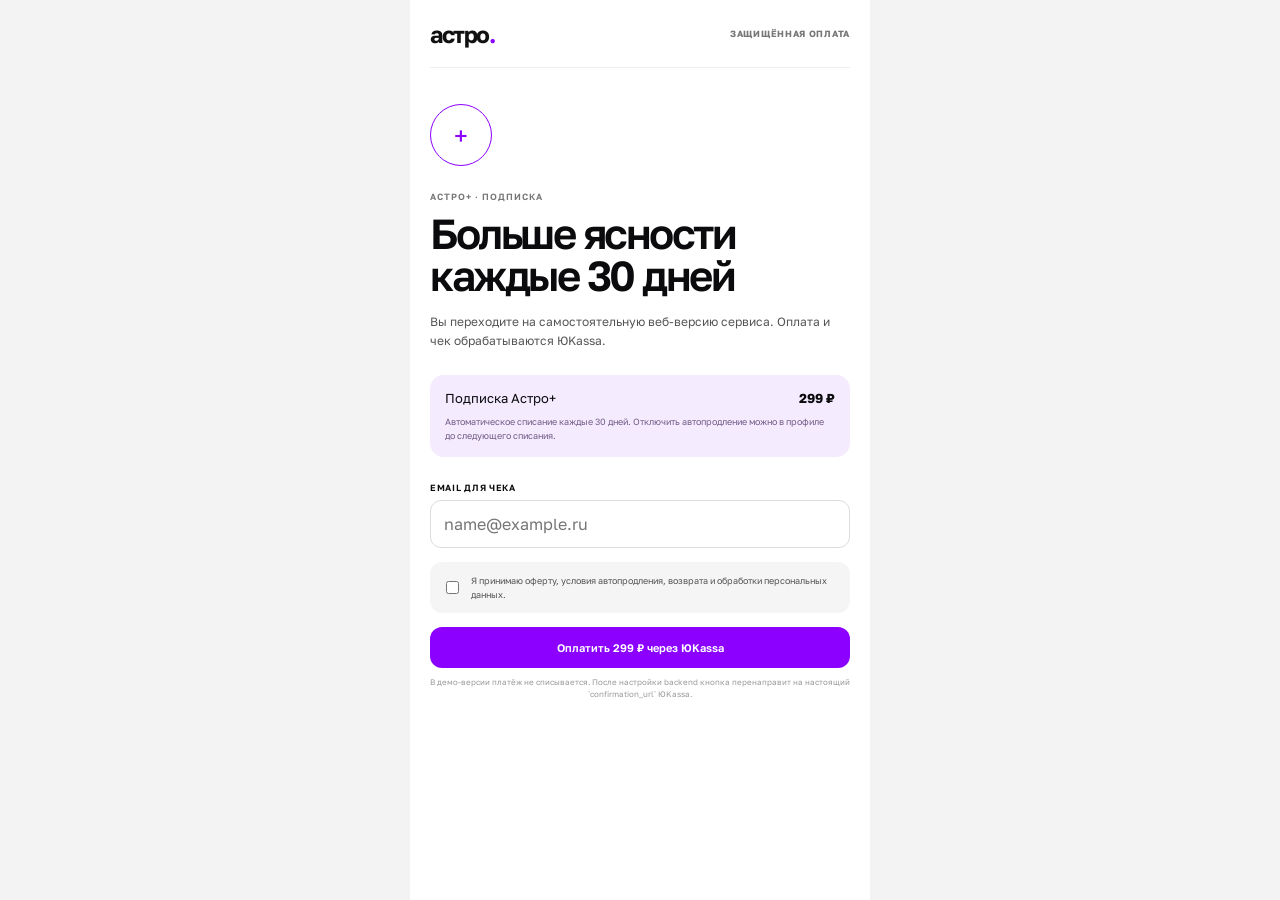
==== checkout.html @ d97dbf56 "Prepare publish-ready product flow" ====
<!doctype html>
<html lang="ru">
<head>
  <meta charset="UTF-8">
  <meta name="viewport" content="width=device-width, initial-scale=1">
  <title>Астро+ — оформление подписки</title>
  <link rel="preconnect" href="https://fonts.googleapis.com">
  <link rel="preconnect" href="https://fonts.gstatic.com" crossorigin>
  <link href="https://fonts.googleapis.com/css2?family=Golos+Text:wght@400;500;600;700&display=swap" rel="stylesheet">
  <link rel="stylesheet" href="checkout.css">
</head>
<body>
  <main class="checkout">
    <header><a href="index.html">астро<span>.</span></a><b>Защищённая оплата</b></header>
    <section class="checkout-card">
      <div class="checkout-mark">+</div>
      <p class="eyebrow">Астро+ · подписка</p>
      <h1>Больше ясности<br>каждые 30 дней</h1>
      <p class="intro">Вы переходите на самостоятельную веб-версию сервиса. Оплата и чек обрабатываются ЮKassa.</p>
      <div class="order">
        <div><span>Подписка Астро+</span><strong>299 ₽</strong></div>
        <small>Автоматическое списание каждые 30 дней. Отключить автопродление можно в профиле до следующего списания.</small>
      </div>
      <label><span>Email для чека</span><input type="email" id="receipt-email" placeholder="name@example.ru"></label>
      <label class="agreement"><input type="checkbox" id="checkout-agreement"><span>Я принимаю оферту, условия автопродления, возврата и обработки персональных данных.</span></label>
      <button id="checkout-pay">Оплатить 299 ₽ через ЮKassa</button>
      <p class="demo-note">В демо-версии платёж не списывается. После настройки backend кнопка перенаправит на настоящий `confirmation_url` ЮKassa.</p>
    </section>
  </main>
  <div class="checkout-toast" id="checkout-toast"></div>
  <script src="checkout.js"></script>
</body>
</html>
---- checkout.css ----
*{box-sizing:border-box}body{margin:0;background:#f3f3f4;color:#0b0b0d;font-family:"Golos Text",sans-serif}.checkout{width:min(100%,460px);min-height:100vh;margin:auto;background:#fff;padding:0 20px 30px}header{height:68px;display:flex;justify-content:space-between;align-items:center;border-bottom:1px solid #eee}header a{text-decoration:none;color:#111;font-size:23px;font-weight:700;letter-spacing:-1.5px}header a span{color:#8b00ff}header b{font-size:9px;color:#777;text-transform:uppercase;letter-spacing:.7px}.checkout-card{padding-top:36px}.checkout-mark{width:62px;height:62px;border:1px solid #8b00ff;border-radius:50%;display:grid;place-items:center;color:#8b00ff;font-size:25px}.eyebrow{font-size:9px;color:#777;text-transform:uppercase;letter-spacing:1px;font-weight:600;margin:25px 0 10px}h1{font-size:42px;line-height:1;letter-spacing:-2.5px;margin:0 0 16px;font-weight:600}.intro{font-size:12px;color:#555;line-height:1.6}.order{background:#f4ebff;border-radius:14px;padding:15px;margin:25px 0}.order div{display:flex;justify-content:space-between;font-size:13px}.order small{display:block;color:#745b86;font-size:9px;line-height:1.5;margin-top:9px}label>span{display:block;font-size:9px;text-transform:uppercase;font-weight:600;letter-spacing:.7px;margin-bottom:7px}input[type=email]{width:100%;border:1px solid #ddd;border-radius:11px;padding:13px;font:inherit;outline-color:#8b00ff}.agreement{display:flex;gap:9px;background:#f5f5f6;border-radius:12px;padding:12px;margin:14px 0;color:#555;font-size:9px;line-height:1.5}.agreement input{accent-color:#8b00ff}.agreement span{margin:0;text-transform:none;letter-spacing:0;font-weight:400}button{width:100%;border:0;border-radius:12px;background:#8b00ff;color:#fff;padding:14px;font:inherit;font-size:11px;font-weight:600;cursor:pointer}.demo-note{font-size:8px;color:#999;text-align:center;line-height:1.5}.checkout-toast{position:fixed;left:50%;bottom:20px;width:min(calc(100% - 30px),430px);transform:translate(-50%,15px);opacity:0;background:#111;color:#fff;border-radius:11px;padding:13px;font-size:10px;transition:.2s}.checkout-toast.show{opacity:1;transform:translate(-50%,0)}
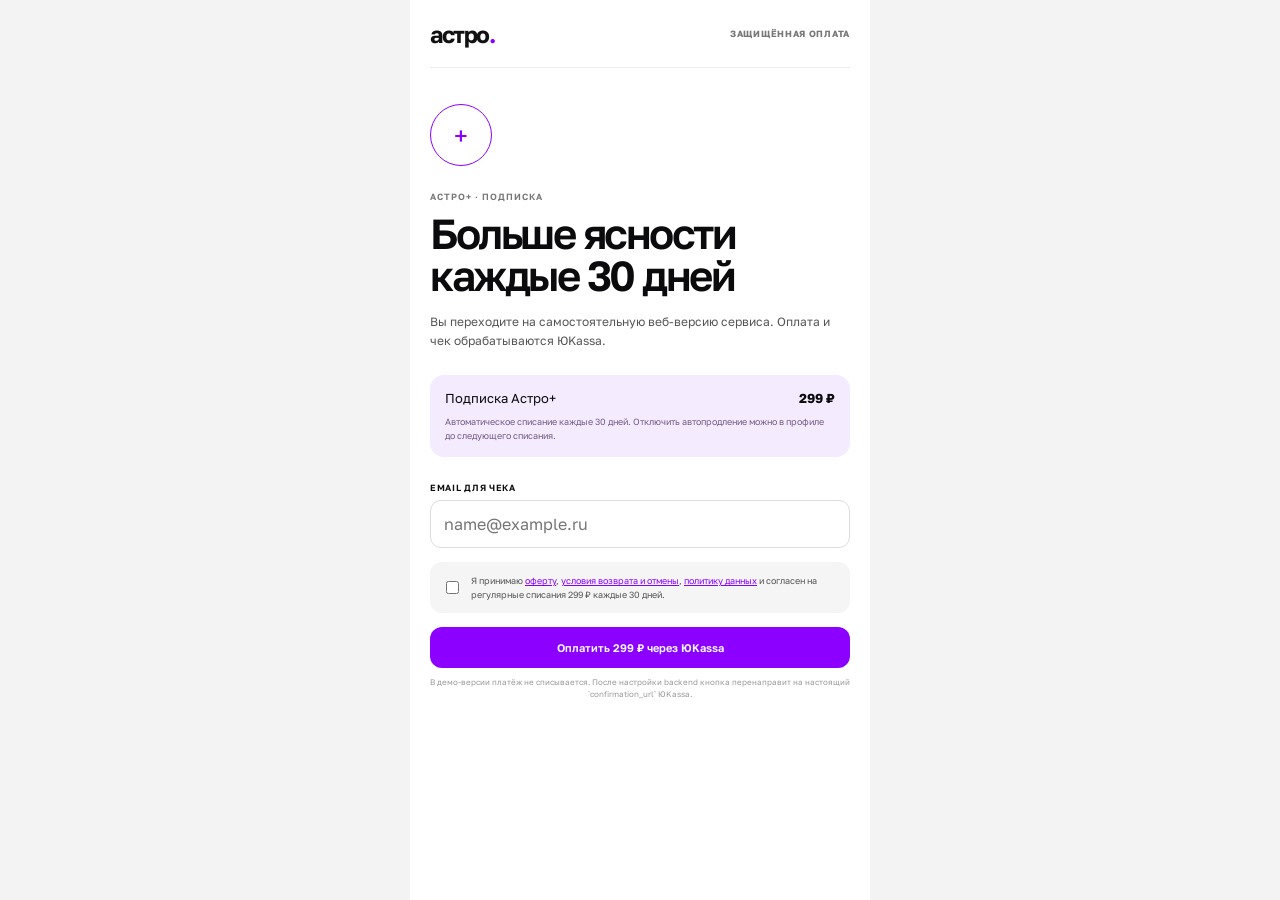
==== commit 0c08d5a2: "Complete launch-ready open product foundation" ====
--- a/checkout.html
+++ b/checkout.html
@@ -22,7 +22,7 @@
         <small>Автоматическое списание каждые 30 дней. Отключить автопродление можно в профиле до следующего списания.</small>
       </div>
       <label><span>Email для чека</span><input type="email" id="receipt-email" placeholder="name@example.ru"></label>
-      <label class="agreement"><input type="checkbox" id="checkout-agreement"><span>Я принимаю оферту, условия автопродления, возврата и обработки персональных данных.</span></label>
+      <label class="agreement"><input type="checkbox" id="checkout-agreement"><span>Я принимаю <a href="legal/offer.html">оферту</a>, <a href="legal/refund.html">условия возврата и отмены</a>, <a href="legal/privacy.html">политику данных</a> и согласен на регулярные списания 299 ₽ каждые 30 дней.</span></label>
       <button id="checkout-pay">Оплатить 299 ₽ через ЮKassa</button>
       <p class="demo-note">В демо-версии платёж не списывается. После настройки backend кнопка перенаправит на настоящий `confirmation_url` ЮKassa.</p>
     </section>
--- a/checkout.css
+++ b/checkout.css
@@ -1 +1,2 @@
 *{box-sizing:border-box}body{margin:0;background:#f3f3f4;color:#0b0b0d;font-family:"Golos Text",sans-serif}.checkout{width:min(100%,460px);min-height:100vh;margin:auto;background:#fff;padding:0 20px 30px}header{height:68px;display:flex;justify-content:space-between;align-items:center;border-bottom:1px solid #eee}header a{text-decoration:none;color:#111;font-size:23px;font-weight:700;letter-spacing:-1.5px}header a span{color:#8b00ff}header b{font-size:9px;color:#777;text-transform:uppercase;letter-spacing:.7px}.checkout-card{padding-top:36px}.checkout-mark{width:62px;height:62px;border:1px solid #8b00ff;border-radius:50%;display:grid;place-items:center;color:#8b00ff;font-size:25px}.eyebrow{font-size:9px;color:#777;text-transform:uppercase;letter-spacing:1px;font-weight:600;margin:25px 0 10px}h1{font-size:42px;line-height:1;letter-spacing:-2.5px;margin:0 0 16px;font-weight:600}.intro{font-size:12px;color:#555;line-height:1.6}.order{background:#f4ebff;border-radius:14px;padding:15px;margin:25px 0}.order div{display:flex;justify-content:space-between;font-size:13px}.order small{display:block;color:#745b86;font-size:9px;line-height:1.5;margin-top:9px}label>span{display:block;font-size:9px;text-transform:uppercase;font-weight:600;letter-spacing:.7px;margin-bottom:7px}input[type=email]{width:100%;border:1px solid #ddd;border-radius:11px;padding:13px;font:inherit;outline-color:#8b00ff}.agreement{display:flex;gap:9px;background:#f5f5f6;border-radius:12px;padding:12px;margin:14px 0;color:#555;font-size:9px;line-height:1.5}.agreement input{accent-color:#8b00ff}.agreement span{margin:0;text-transform:none;letter-spacing:0;font-weight:400}button{width:100%;border:0;border-radius:12px;background:#8b00ff;color:#fff;padding:14px;font:inherit;font-size:11px;font-weight:600;cursor:pointer}.demo-note{font-size:8px;color:#999;text-align:center;line-height:1.5}.checkout-toast{position:fixed;left:50%;bottom:20px;width:min(calc(100% - 30px),430px);transform:translate(-50%,15px);opacity:0;background:#111;color:#fff;border-radius:11px;padding:13px;font-size:10px;transition:.2s}.checkout-toast.show{opacity:1;transform:translate(-50%,0)}
+ .agreement a{color:#8b00ff}
